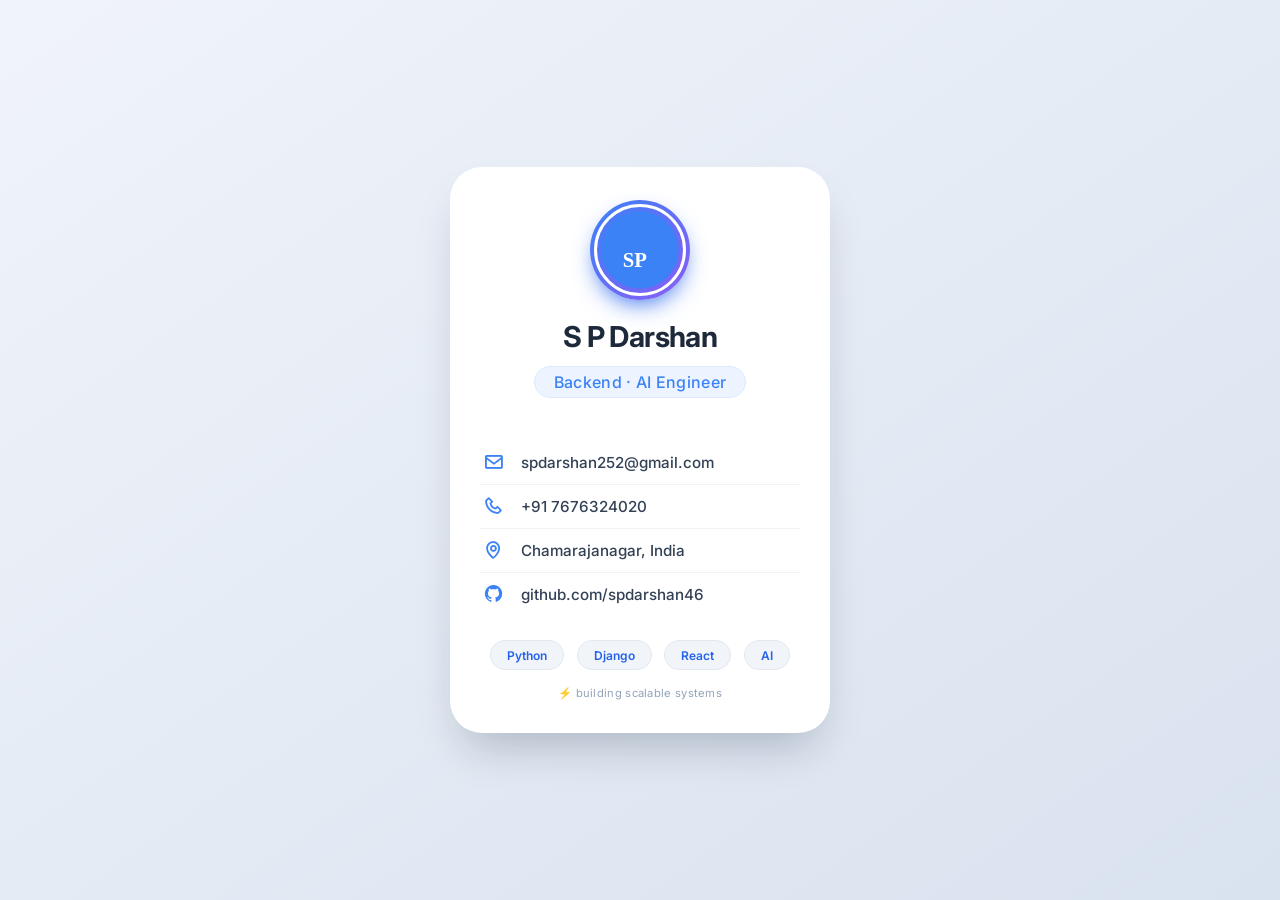
==== index.html @ ec6b3441 "Add test deployment page" ====
<!DOCTYPE html>
<html lang="en">
<head>
    <meta charset="UTF-8">
    <meta name="viewport" content="width=device-width, initial-scale=1.0">
    <title>ID Card · S P Darshan</title>
    <!-- Google Font for clean typography -->
    <link href="https://fonts.googleapis.com/css2?family=Inter:wght@400;500;600;700&display=swap" rel="stylesheet">
    <!-- Boxicons for icons -->
    <link href="https://unpkg.com/boxicons@2.1.4/css/boxicons.min.css" rel="stylesheet">
    <style>
        * {
            margin: 0;
            padding: 0;
            box-sizing: border-box;
        }

        body {
            background: linear-gradient(145deg, #f0f4fa, #d9e2ef);
            min-height: 100vh;
            display: flex;
            justify-content: center;
            align-items: center;
            font-family: 'Inter', sans-serif;
            padding: 1rem;
        }

        .id-card {
            max-width: 380px;
            width: 100%;
            background: #ffffff;
            border-radius: 32px;
            padding: 2rem 1.8rem;
            box-shadow: 0 25px 45px -15px rgba(0, 20, 40, 0.25);
            transition: transform 0.2s ease;
            border: 1px solid rgba(255,255,255,0.5);
            backdrop-filter: blur(4px);
        }

        .id-card:hover {
            transform: translateY(-5px);
            box-shadow: 0 30px 50px -15px #2563eb40;
        }

        .profile-img {
            width: 100px;
            height: 100px;
            margin: 0 auto 1.2rem;
            border-radius: 50%;
            background: linear-gradient(135deg, #3b82f6, #8b5cf6);
            padding: 4px;
            box-shadow: 0 10px 25px -8px #2563eb;
        }

        .profile-img img {
            width: 100%;
            height: 100%;
            object-fit: cover;
            border-radius: 50%;
            border: 3px solid white;
            display: block;
        }

        .name {
            font-size: 1.8rem;
            font-weight: 700;
            text-align: center;
            color: #1e293b;
            letter-spacing: -0.02em;
            margin-bottom: 0.25rem;
        }

        .title {
            font-size: 1rem;
            font-weight: 500;
            text-align: center;
            color: #3b82f6;
            background: #eef4ff;
            display: inline-block;
            padding: 0.3rem 1.2rem;
            border-radius: 40px;
            margin: 0.5rem auto 1.2rem;
            letter-spacing: 0.3px;
            border: 1px solid #dbeafe;
        }

        .info-row {
            display: flex;
            align-items: center;
            gap: 0.8rem;
            padding: 0.7rem 0;
            border-bottom: 1px solid #f0f2f5;
        }

        .info-row:last-child {
            border-bottom: none;
        }

        .info-row i {
            font-size: 1.3rem;
            color: #3b82f6;
            width: 28px;
            text-align: center;
        }

        .info-row span {
            font-size: 0.95rem;
            color: #334155;
            font-weight: 500;
        }

        .badge-container {
            display: flex;
            justify-content: center;
            gap: 0.8rem;
            margin: 1.5rem 0 0.5rem;
        }

        .badge {
            background: #f1f5f9;
            padding: 0.4rem 1rem;
            border-radius: 40px;
            font-size: 0.75rem;
            font-weight: 600;
            color: #2563eb;
            border: 1px solid #e2e8f0;
        }

        .footer-note {
            text-align: center;
            font-size: 0.7rem;
            color: #94a3b8;
            margin-top: 1rem;
            letter-spacing: 0.3px;
        }

        /* simple responsive */
        @media (max-width: 400px) {
            .id-card {
                padding: 1.5rem;
            }
            .name {
                font-size: 1.5rem;
            }
        }
    </style>
</head>
<body>
    <div class="id-card">
        <!-- profile image (placeholder – replace with your own photo) -->
        <div class="profile-img">
            <img src="data:image/svg+xml,%3Csvg xmlns='http://www.w3.org/2000/svg' width='100' height='100' viewBox='0 0 100 100'%3E%3Ccircle cx='50' cy='50' r='45' fill='%233b82f6' /%3E%3Ctext x='30' y='70' fill='white' font-size='24' font-weight='bold'%3ESP%3C/text%3E%3C/svg%3E"
                 alt="profile">
        </div>

        <!-- name & role -->
        <div class="name">S P Darshan</div>
        <div style="text-align: center;">
            <span class="title">Backend · AI Engineer</span>
        </div>

        <!-- contact details -->
        <div style="margin: 1.5rem 0 0.5rem;">
            <div class="info-row">
                <i class='bx bx-envelope'></i>
                <span>spdarshan252@gmail.com</span>
            </div>
            <div class="info-row">
                <i class='bx bx-phone'></i>
                <span>+91 7676324020</span>
            </div>
            <div class="info-row">
                <i class='bx bx-map'></i>
                <span>Chamarajanagar, India</span>
            </div>
            <div class="info-row">
                <i class='bx bxl-github'></i>
                <span>github.com/spdarshan46</span>
            </div>
        </div>

        <!-- tech badges (simple) -->
        <div class="badge-container">
            <span class="badge">Python</span>
            <span class="badge">Django</span>
            <span class="badge">React</span>
            <span class="badge">AI</span>
        </div>

        <div class="footer-note">
            ⚡ building scalable systems
        </div>
    </div>
</body>
</html>
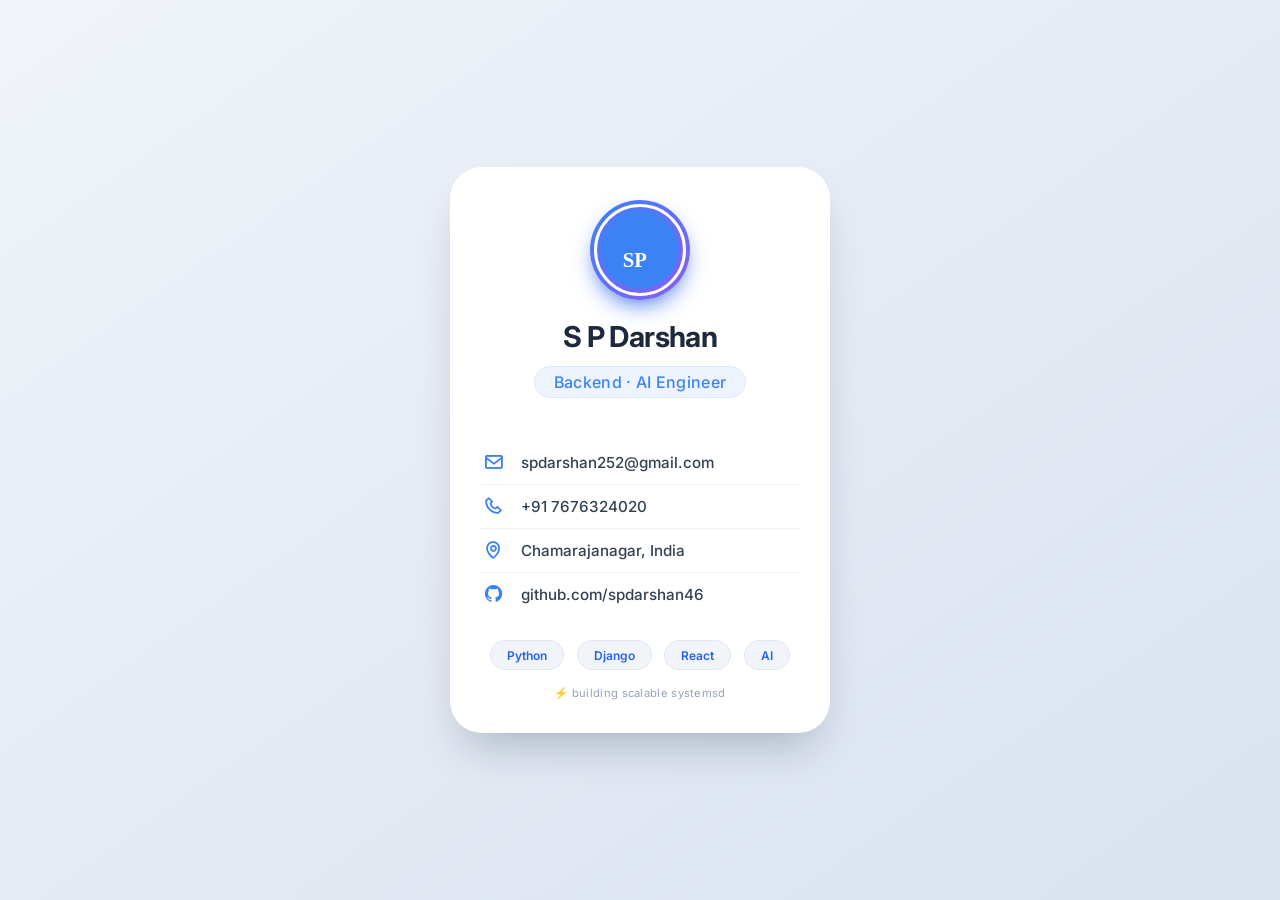
==== commit 2b601de3: "Add test deployment page" ====
--- a/index.html
+++ b/index.html
@@ -188,7 +188,7 @@
         </div>
 
         <div class="footer-note">
-            ⚡ building scalable systems
+            ⚡ building scalable systemsd
         </div>
     </div>
 </body>
